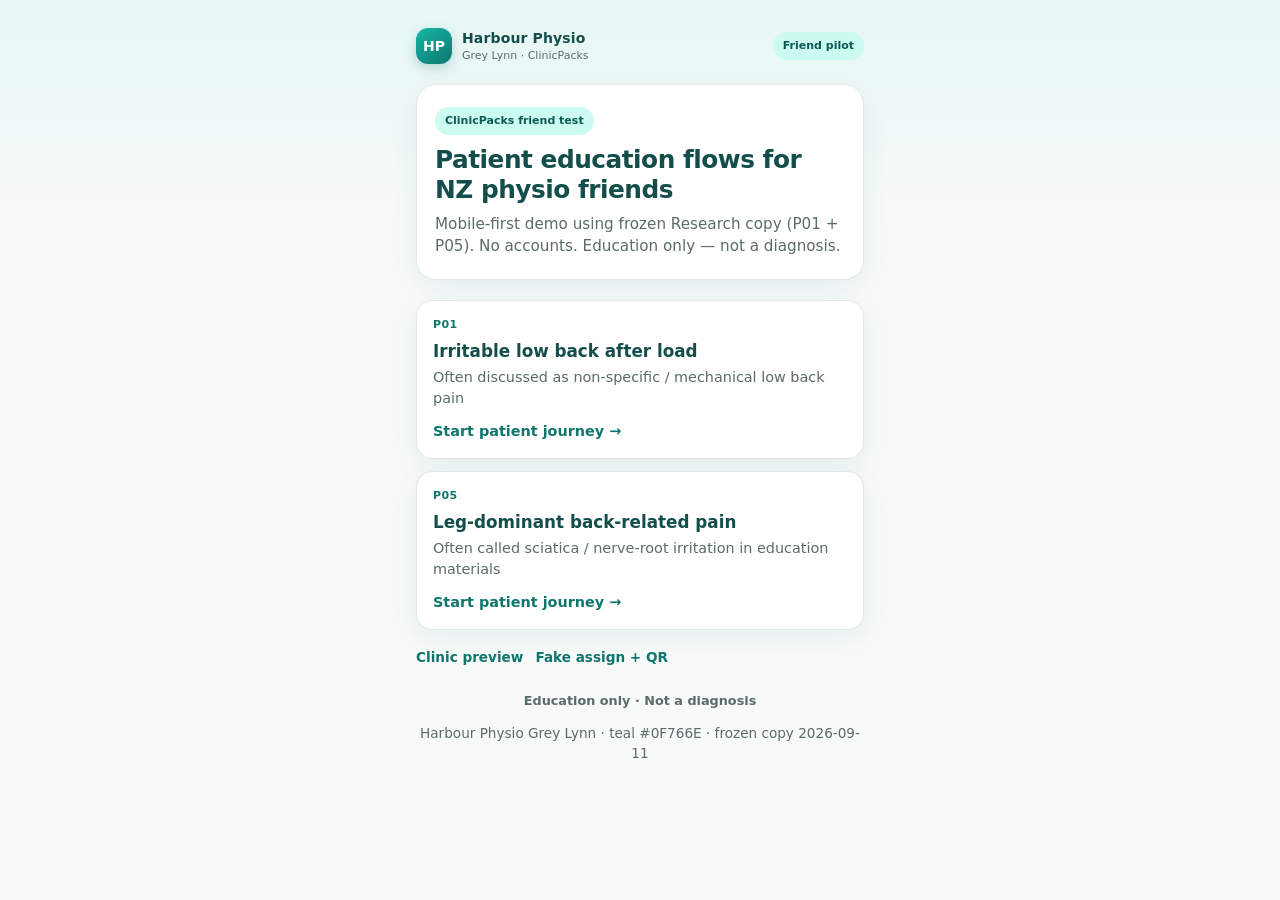
==== index.html @ 4bcacb40 "Ship ClinicPacks friend-test demo with frozen P01/P05 copy Mobile-first Harbour Physio Grey Lynn bra" ====
<!DOCTYPE html>
<html lang="en-NZ">
<head>
  <meta charset="utf-8" />
  <meta name="viewport" content="width=device-width, initial-scale=1, viewport-fit=cover" />
  <meta name="theme-color" content="#0F766E" />
  <title>ClinicPacks friend test · Harbour Physio Grey Lynn</title>
  <link rel="stylesheet" href="/assets/styles.css" />
</head>
<body>
  <div class="app-shell">
    <header class="topbar">
      <a class="brand" href="/">
        <div class="brand-mark">HP</div>
        <div class="brand-text">
          <strong>Harbour Physio</strong>
          <span>Grey Lynn · ClinicPacks</span>
        </div>
      </a>
      <span class="chip">Friend pilot</span>
    </header>

    <section class="hero">
      <div class="chip" style="margin-bottom:10px">ClinicPacks friend test</div>
      <h1>Patient education flows for NZ physio friends</h1>
      <p>Mobile-first demo using frozen Research copy (P01 + P05). No accounts. Education only — not a diagnosis.</p>
    </section>

    <div class="pack-list">
      <a class="pack-link" href="/p/P01/">
        <div class="tag">P01</div>
        <h3>Irritable low back after load</h3>
        <p>Often discussed as non-specific / mechanical low back pain</p>
        <div class="cta">Start patient journey →</div>
      </a>
      <a class="pack-link" href="/p/P05/">
        <div class="tag">P05</div>
        <h3>Leg-dominant back-related pain</h3>
        <p>Often called sciatica / nerve-root irritation in education materials</p>
        <div class="cta">Start patient journey →</div>
      </a>
    </div>

    <div class="nav-mini">
      <a href="/preview.html">Clinic preview</a>
      <a href="/assign.html">Fake assign + QR</a>
    </div>

    <p class="footer-chip">Education only · Not a diagnosis</p>
    <p class="small muted" style="text-align:center">Harbour Physio Grey Lynn · teal #0F766E · frozen copy 2026-09-11</p>
  </div>
</body>
</html>
---- assets/styles.css ----
:root {
  --teal: #0F766E;
  --teal-dark: #0B5A54;
  --teal-soft: #CCFBF1;
  --teal-mid: #14B8A6;
  --ink: #134E4A;
  --muted: #5B6B6A;
  --bg: #F7FAF9;
  --card: #FFFFFF;
  --danger: #B91C1C;
  --danger-bg: #FEF2F2;
  --warn: #B45309;
  --warn-bg: #FFFBEB;
  --line: #E2E8E6;
  --radius: 16px;
  --shadow: 0 8px 28px rgba(15, 118, 110, 0.08);
  --font: "Segoe UI", system-ui, -apple-system, BlinkMacSystemFont, "Helvetica Neue", Arial, sans-serif;
}

* { box-sizing: border-box; }
html, body { margin: 0; padding: 0; }
body {
  font-family: var(--font);
  background: linear-gradient(180deg, #E6F7F4 0%, var(--bg) 220px);
  color: var(--ink);
  min-height: 100vh;
  line-height: 1.45;
  -webkit-font-smoothing: antialiased;
}

a { color: var(--teal); }
button { font-family: inherit; }

.app-shell {
  max-width: 480px;
  margin: 0 auto;
  min-height: 100vh;
  padding: 0 16px 40px;
  position: relative;
}

.topbar {
  display: flex;
  align-items: center;
  justify-content: space-between;
  padding: 16px 0 8px;
  gap: 12px;
}
.brand {
  display: flex;
  align-items: center;
  gap: 10px;
  text-decoration: none;
  color: inherit;
}
.brand-mark {
  width: 36px; height: 36px;
  border-radius: 12px;
  background: linear-gradient(145deg, var(--teal-mid), var(--teal));
  color: white;
  display: grid;
  place-items: center;
  font-weight: 700;
  font-size: 14px;
  box-shadow: 0 4px 12px rgba(15,118,110,.25);
}
.brand-text strong { display: block; font-size: 14px; letter-spacing: .01em; }
.brand-text span { display: block; font-size: 11px; color: var(--muted); }

.chip {
  display: inline-flex;
  align-items: center;
  gap: 6px;
  background: var(--teal-soft);
  color: var(--teal-dark);
  border-radius: 999px;
  padding: 6px 10px;
  font-size: 11px;
  font-weight: 600;
}

.hero {
  margin: 12px 0 20px;
  background: var(--card);
  border: 1px solid var(--line);
  border-radius: 20px;
  padding: 22px 18px;
  box-shadow: var(--shadow);
}
.hero h1 {
  margin: 0 0 8px;
  font-size: 1.55rem;
  line-height: 1.2;
  letter-spacing: -0.02em;
}
.hero p { margin: 0; color: var(--muted); font-size: 0.95rem; }

.card {
  background: var(--card);
  border: 1px solid var(--line);
  border-radius: var(--radius);
  padding: 16px;
  margin: 12px 0;
  box-shadow: var(--shadow);
}
.card h2, .card h3 { margin: 0 0 8px; font-size: 1.05rem; }
.muted { color: var(--muted); }
.small { font-size: 0.85rem; }

.pack-list { display: grid; gap: 12px; margin-top: 8px; }
.pack-link {
  display: block;
  text-decoration: none;
  color: inherit;
  background: var(--card);
  border: 1px solid var(--line);
  border-radius: var(--radius);
  padding: 16px;
  box-shadow: var(--shadow);
  transition: transform .15s ease, border-color .15s ease;
}
.pack-link:active { transform: scale(0.99); }
.pack-link:hover { border-color: var(--teal-mid); }
.pack-link .tag {
  font-size: 11px;
  font-weight: 700;
  color: var(--teal);
  letter-spacing: .04em;
  text-transform: uppercase;
}
.pack-link h3 { margin: 6px 0 4px; font-size: 1.05rem; }
.pack-link p { margin: 0; color: var(--muted); font-size: 0.9rem; }
.pack-link .cta {
  margin-top: 12px;
  display: inline-flex;
  align-items: center;
  gap: 6px;
  color: var(--teal);
  font-weight: 650;
  font-size: 0.9rem;
}

.btn {
  appearance: none;
  border: none;
  border-radius: 12px;
  padding: 13px 16px;
  font-size: 1rem;
  font-weight: 650;
  cursor: pointer;
  display: inline-flex;
  align-items: center;
  justify-content: center;
  gap: 8px;
  text-decoration: none;
  width: 100%;
}
.btn-primary { background: var(--teal); color: white; }
.btn-primary:hover { background: var(--teal-dark); }
.btn-secondary {
  background: white;
  color: var(--teal-dark);
  border: 1px solid var(--line);
}
.btn-danger { background: var(--danger); color: white; }
.btn-ghost {
  background: transparent;
  color: var(--muted);
  border: none;
  width: auto;
  padding: 8px 0;
  font-weight: 600;
}
.btn-row { display: grid; gap: 10px; margin-top: 16px; }
.btn-row.two { grid-template-columns: 1fr 1fr; }

.progress {
  display: flex;
  gap: 6px;
  margin: 8px 0 16px;
}
.progress i {
  flex: 1;
  height: 4px;
  border-radius: 999px;
  background: #D1E7E3;
}
.progress i.on { background: var(--teal); }

.screen { display: none; animation: fade .22s ease; }
.screen.active { display: block; }
@keyframes fade { from { opacity: 0; transform: translateY(6px); } to { opacity: 1; transform: none; } }

.rf-item {
  display: grid;
  grid-template-columns: 1fr auto;
  gap: 10px;
  align-items: start;
  padding: 14px 0;
  border-bottom: 1px solid var(--line);
}
.rf-item:last-child { border-bottom: none; }
.rf-item p { margin: 0; font-size: 0.95rem; }
.rf-toggle {
  display: flex;
  gap: 6px;
}
.rf-toggle button {
  border: 1px solid var(--line);
  background: white;
  border-radius: 999px;
  padding: 7px 12px;
  font-size: 0.82rem;
  font-weight: 650;
  color: var(--muted);
  cursor: pointer;
}
.rf-toggle button.yes.on {
  background: var(--danger-bg);
  border-color: #FECACA;
  color: var(--danger);
}
.rf-toggle button.no.on {
  background: var(--teal-soft);
  border-color: #99F6E4;
  color: var(--teal-dark);
}

.stop-card {
  background: var(--danger-bg);
  border: 1px solid #FECACA;
  border-radius: var(--radius);
  padding: 18px;
}
.stop-card h2 { color: var(--danger); margin-top: 0; }
.action-list { display: grid; gap: 10px; margin: 14px 0; }
.action-list a, .action-list .action {
  display: block;
  background: white;
  border: 1px solid #FECACA;
  border-radius: 12px;
  padding: 14px;
  text-decoration: none;
  color: var(--ink);
  font-weight: 650;
}
.clinic-phone {
  margin-top: 8px;
  padding: 12px;
  background: white;
  border-radius: 12px;
  border: 1px dashed #FECACA;
  font-size: 0.92rem;
}

.list { margin: 0; padding-left: 1.1rem; }
.list li { margin: 6px 0; }
.section-label {
  font-size: 0.75rem;
  text-transform: uppercase;
  letter-spacing: .06em;
  color: var(--muted);
  font-weight: 700;
  margin: 18px 0 8px;
}
.link-list { display: grid; gap: 8px; }
.link-list a {
  display: block;
  background: white;
  border: 1px solid var(--line);
  border-radius: 12px;
  padding: 12px 14px;
  text-decoration: none;
  color: var(--ink);
  font-weight: 600;
  font-size: 0.92rem;
}
.link-list a span {
  display: block;
  font-size: 0.75rem;
  color: var(--muted);
  font-weight: 500;
  margin-top: 2px;
}

.banner-soft {
  background: var(--warn-bg);
  border: 1px solid #FDE68A;
  border-radius: 12px;
  padding: 12px 14px;
  margin: 12px 0;
}
.banner-soft strong { color: var(--warn); display: block; margin-bottom: 4px; }

.footer-chip {
  text-align: center;
  margin: 24px 0 8px;
  color: var(--muted);
  font-size: 0.8rem;
  font-weight: 600;
}
.nav-mini {
  display: flex;
  gap: 12px;
  flex-wrap: wrap;
  margin-top: 18px;
}
.nav-mini a {
  font-size: 0.85rem;
  font-weight: 650;
  text-decoration: none;
}

.qr-box {
  width: 180px;
  height: 180px;
  margin: 16px auto;
  border: 2px dashed var(--teal-mid);
  border-radius: 16px;
  display: grid;
  place-items: center;
  background:
    linear-gradient(45deg, transparent 46%, #99F6E4 46%, #99F6E4 54%, transparent 54%),
    linear-gradient(-45deg, transparent 46%, #99F6E4 46%, #99F6E4 54%, transparent 54%),
    white;
  background-size: 18px 18px;
  color: var(--teal-dark);
  font-weight: 700;
  text-align: center;
  font-size: 0.85rem;
  padding: 12px;
}
.copy-row {
  display: flex;
  gap: 8px;
  align-items: center;
  margin: 8px 0;
}
.copy-row input {
  flex: 1;
  border: 1px solid var(--line);
  border-radius: 10px;
  padding: 10px 12px;
  font-size: 0.85rem;
  background: #F8FAFA;
}
.copy-row button {
  border: none;
  background: var(--teal);
  color: white;
  border-radius: 10px;
  padding: 10px 12px;
  font-weight: 650;
  cursor: pointer;
  white-space: nowrap;
}
.toast {
  position: fixed;
  left: 50%;
  bottom: 24px;
  transform: translateX(-50%);
  background: var(--ink);
  color: white;
  padding: 10px 14px;
  border-radius: 999px;
  font-size: 0.85rem;
  opacity: 0;
  pointer-events: none;
  transition: opacity .2s ease;
  z-index: 50;
}
.toast.show { opacity: 1; }

@media (min-width: 640px) {
  .app-shell { padding-top: 12px; }
}
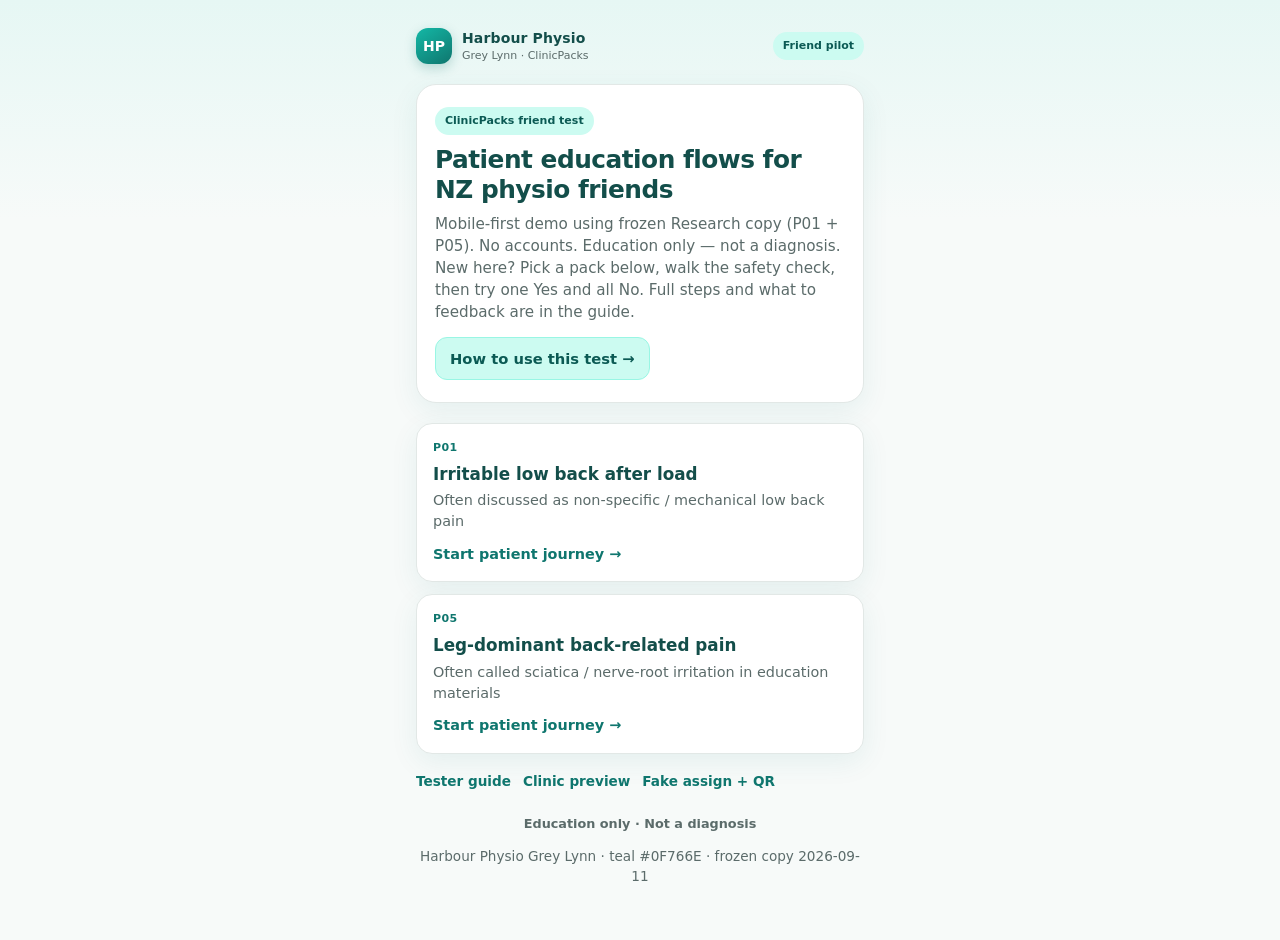
==== commit b0b2a631: "Add tester guide and in-flow help for friend-test UX" ====
--- a/index.html
+++ b/index.html
@@ -24,6 +24,8 @@
       <div class="chip" style="margin-bottom:10px">ClinicPacks friend test</div>
       <h1>Patient education flows for NZ physio friends</h1>
       <p>Mobile-first demo using frozen Research copy (P01 + P05). No accounts. Education only — not a diagnosis.</p>
+      <p class="help-blurb">New here? Pick a pack below, walk the safety check, then try one Yes and all No. Full steps and what to feedback are in the guide.</p>
+      <a class="guide-cta" href="/guide.html">How to use this test →</a>
     </section>
 
     <div class="pack-list">
@@ -42,6 +44,7 @@
     </div>
 
     <div class="nav-mini">
+      <a href="/guide.html">Tester guide</a>
       <a href="/preview.html">Clinic preview</a>
       <a href="/assign.html">Fake assign + QR</a>
     </div>
--- a/assets/styles.css
+++ b/assets/styles.css
@@ -374,3 +374,52 @@
 @media (min-width: 640px) {
   .app-shell { padding-top: 12px; }
 }
+
+
+/* Friend-test help / guide UX */
+.help-blurb {
+  margin: 12px 0 0;
+  color: var(--muted);
+  font-size: 0.9rem;
+}
+.guide-cta {
+  display: inline-flex;
+  margin-top: 14px;
+  padding: 10px 14px;
+  background: var(--teal-soft);
+  color: var(--teal-dark);
+  border-radius: 12px;
+  font-weight: 700;
+  font-size: 0.92rem;
+  text-decoration: none;
+  border: 1px solid #99F6E4;
+}
+.guide-cta:hover { background: #B2F5EA; }
+.topbar-actions {
+  display: flex;
+  align-items: center;
+  gap: 8px;
+  flex-shrink: 0;
+}
+.help-link {
+  font-size: 0.82rem;
+  font-weight: 700;
+  text-decoration: none;
+  color: var(--teal-dark);
+  padding: 6px 10px;
+  border-radius: 999px;
+  border: 1px solid var(--line);
+  background: white;
+}
+.help-link:hover { border-color: var(--teal-mid); background: var(--teal-soft); }
+.step-help {
+  margin: 0 0 12px;
+  padding: 12px 14px;
+  background: var(--teal-soft);
+  border: 1px solid #99F6E4;
+  border-radius: 12px;
+  color: var(--teal-dark);
+  font-size: 0.88rem;
+  line-height: 1.4;
+}
+.step-help a { font-weight: 700; }
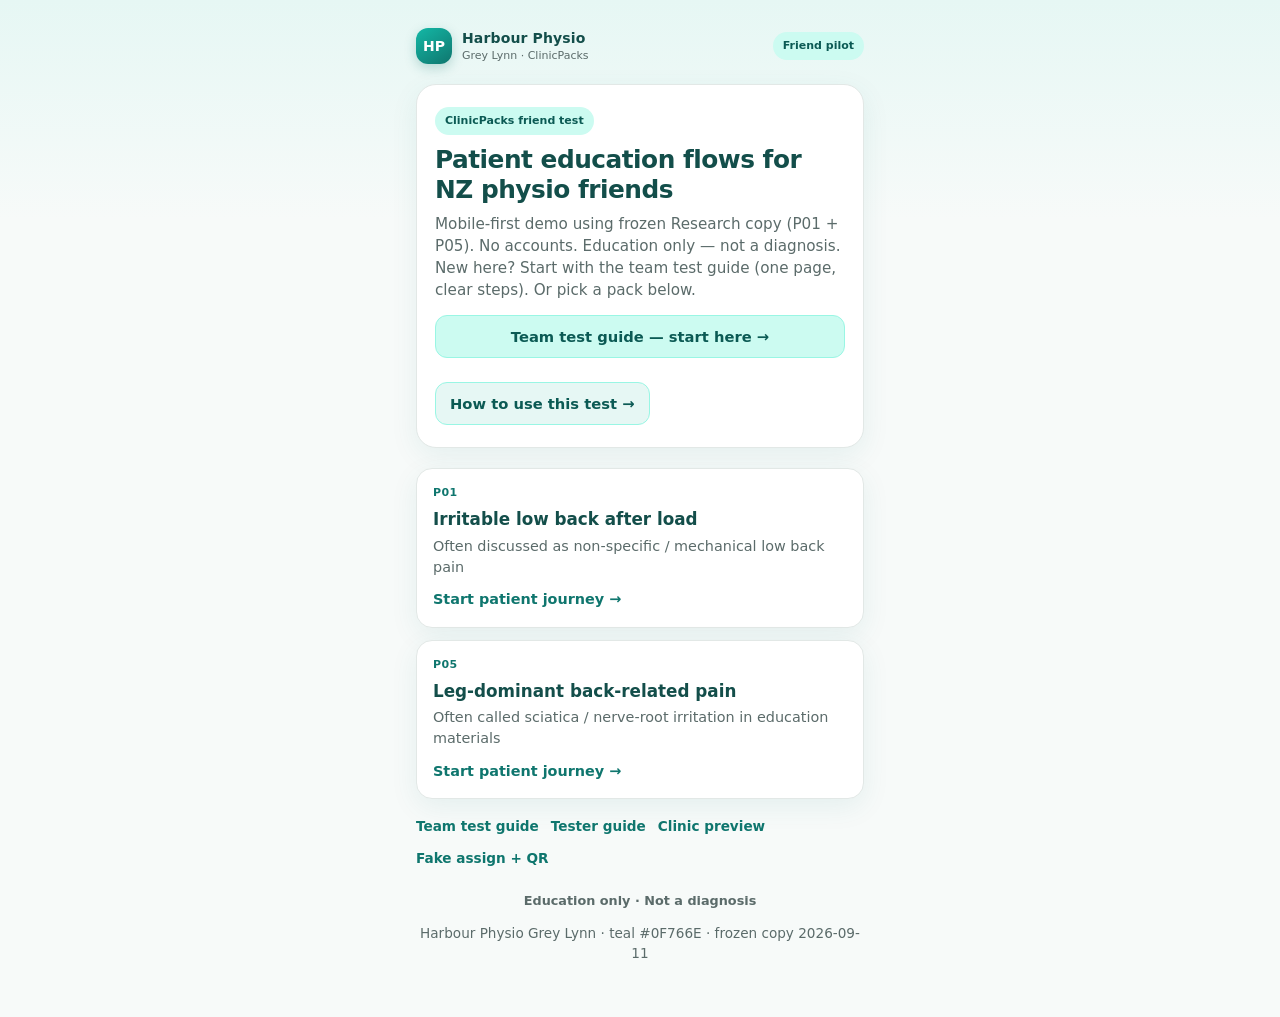
==== commit edba42eb: "Add single team-guide.html page for ClinicPacks testers One clear start-here page with friend-test a" ====
--- a/index.html
+++ b/index.html
@@ -24,8 +24,9 @@
       <div class="chip" style="margin-bottom:10px">ClinicPacks friend test</div>
       <h1>Patient education flows for NZ physio friends</h1>
       <p>Mobile-first demo using frozen Research copy (P01 + P05). No accounts. Education only — not a diagnosis.</p>
-      <p class="help-blurb">New here? Pick a pack below, walk the safety check, then try one Yes and all No. Full steps and what to feedback are in the guide.</p>
-      <a class="guide-cta" href="/guide.html">How to use this test →</a>
+      <p class="help-blurb">New here? Start with the team test guide (one page, clear steps). Or pick a pack below.</p>
+      <a class="guide-cta" href="/team-guide.html" style="display:block;text-align:center;margin-bottom:10px;font-weight:700">Team test guide — start here →</a>
+      <a class="guide-cta" href="/guide.html" style="background:#E6F7F4">How to use this test →</a>
     </section>
 
     <div class="pack-list">
@@ -44,6 +45,7 @@
     </div>
 
     <div class="nav-mini">
+      <a href="/team-guide.html">Team test guide</a>
       <a href="/guide.html">Tester guide</a>
       <a href="/preview.html">Clinic preview</a>
       <a href="/assign.html">Fake assign + QR</a>
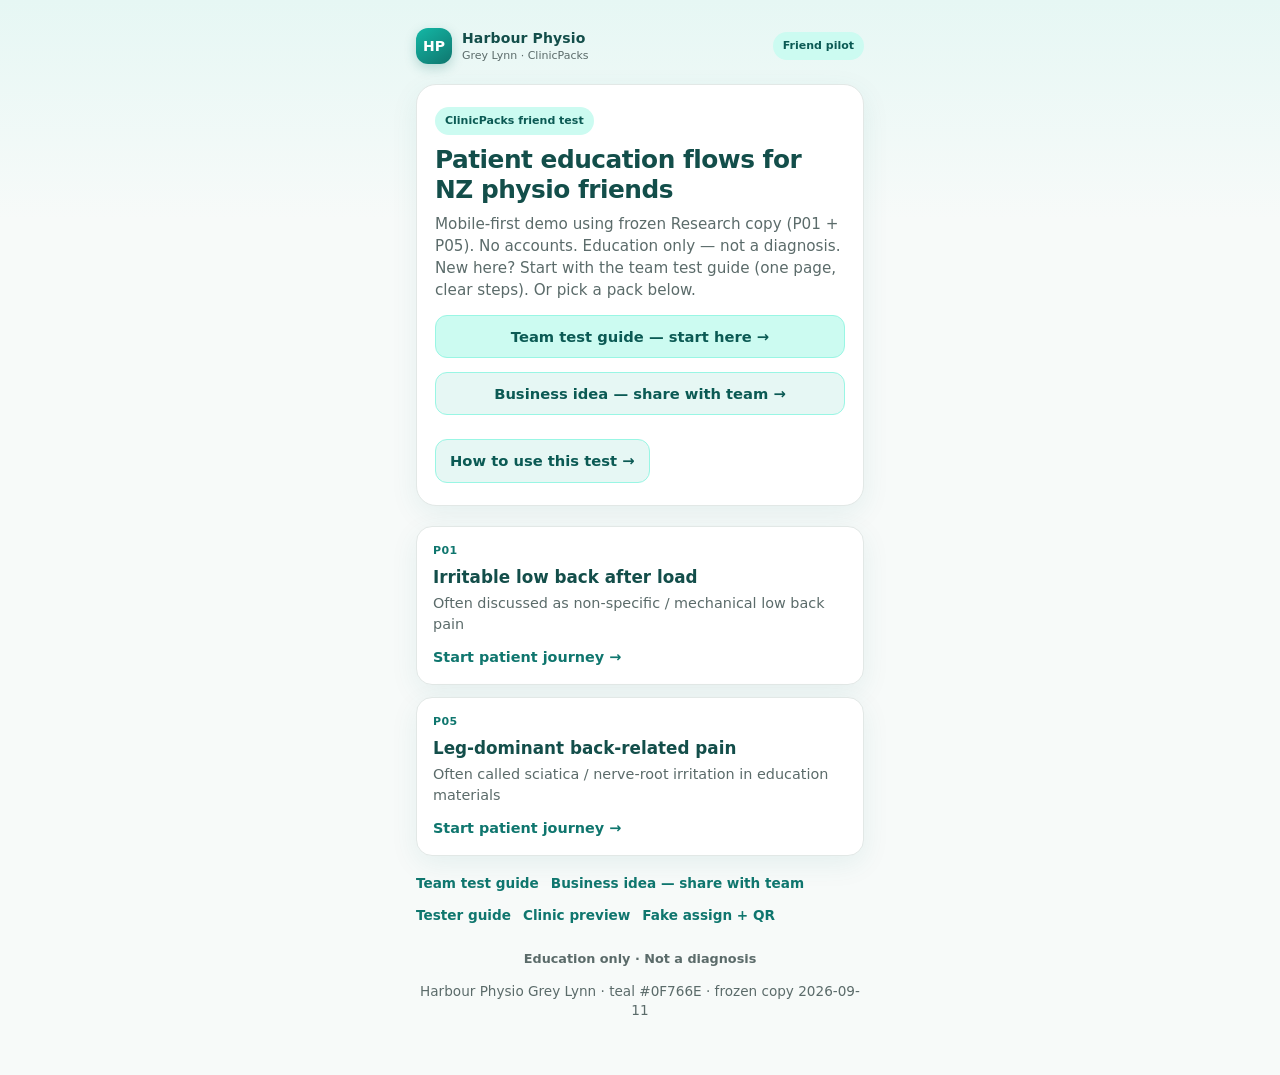
==== commit 7ee60d53: "Add shareable business.html explainer for ClinicPacks team One-pager covering product meaning, patie" ====
--- a/index.html
+++ b/index.html
@@ -26,6 +26,7 @@
       <p>Mobile-first demo using frozen Research copy (P01 + P05). No accounts. Education only — not a diagnosis.</p>
       <p class="help-blurb">New here? Start with the team test guide (one page, clear steps). Or pick a pack below.</p>
       <a class="guide-cta" href="/team-guide.html" style="display:block;text-align:center;margin-bottom:10px;font-weight:700">Team test guide — start here →</a>
+      <a class="guide-cta" href="/business.html" style="display:block;text-align:center;margin-bottom:10px;font-weight:700;background:#E6F7F4">Business idea — share with team →</a>
       <a class="guide-cta" href="/guide.html" style="background:#E6F7F4">How to use this test →</a>
     </section>
 
@@ -46,6 +47,7 @@
 
     <div class="nav-mini">
       <a href="/team-guide.html">Team test guide</a>
+      <a href="/business.html">Business idea — share with team</a>
       <a href="/guide.html">Tester guide</a>
       <a href="/preview.html">Clinic preview</a>
       <a href="/assign.html">Fake assign + QR</a>
